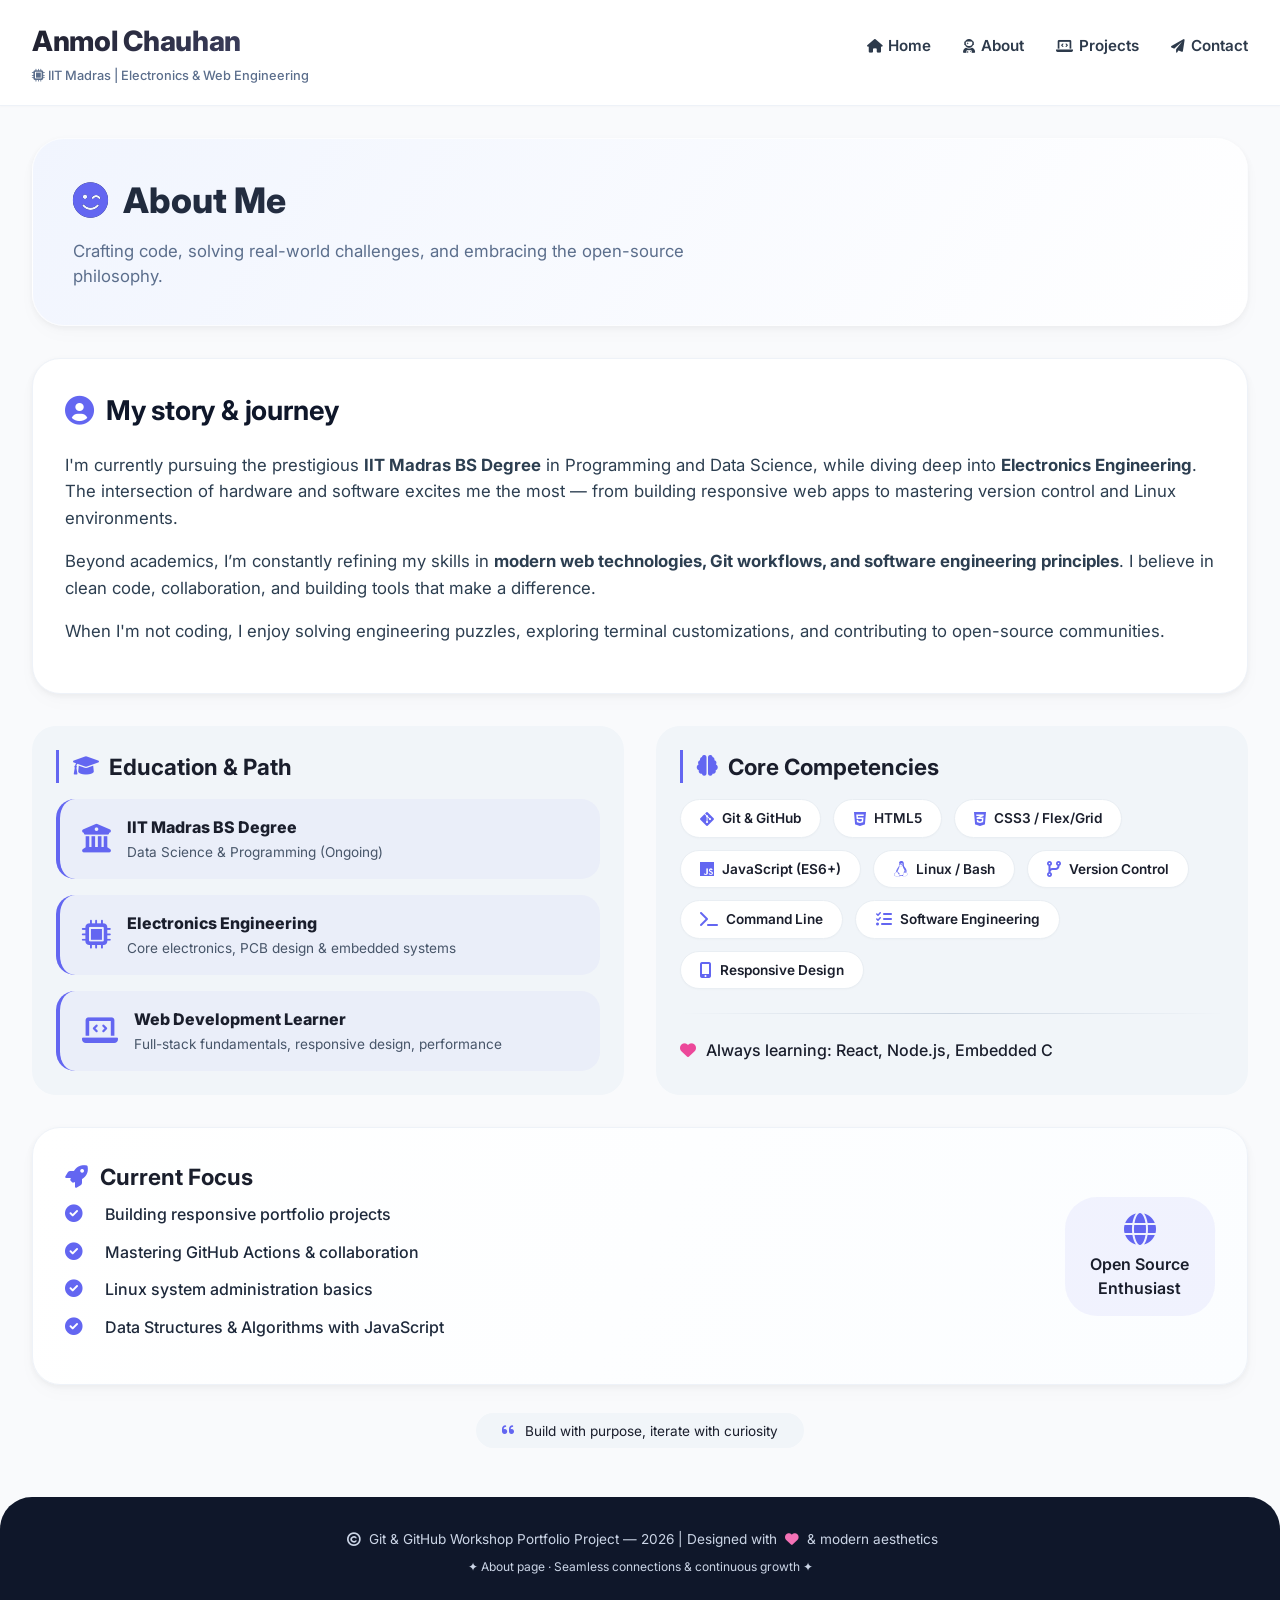
==== about.html @ d516a004 "Add homepage and styling" ====
<!DOCTYPE html>
<html lang="en">

<head>
  <meta charset="UTF-8">
  <meta name="viewport" content="width=device-width, initial-scale=1.0, viewport-fit=cover">
  <title>Anmol Chauhan | About — Developer & Engineer</title>
  <!-- Google Fonts + Font Awesome Icons -->
  <link
    href="https://fonts.googleapis.com/css2?family=Inter:opsz,wght@14..32,300;14..32,400;14..32,600;14..32,700;14..32,800&display=swap"
    rel="stylesheet">
  <link rel="stylesheet" href="https://cdnjs.cloudflare.com/ajax/libs/font-awesome/6.0.0-beta3/css/all.min.css">
  <style>
    * {
      margin: 0;
      padding: 0;
      box-sizing: border-box;
    }

    body {
      font-family: 'Inter', sans-serif;
      background: #f9fafc;
      color: #1a1e2c;
      line-height: 1.5;
      scroll-behavior: smooth;
    }

    /* modern variables (matching home page elegance) */
    :root {
      --primary: #3b3f5c;
      --accent: #6366f1;
      --accent-glow: rgba(99, 102, 241, 0.2);
      --card-bg: #ffffff;
      --soft-gray: #f1f5f9;
      --text-muted: #5b6e8c;
      --border-light: #eef2f8;
      --shadow-sm: 0 8px 20px rgba(0, 0, 0, 0.02), 0 2px 6px rgba(0, 0, 0, 0.05);
      --shadow-md: 0 20px 30px -12px rgba(0, 0, 0, 0.08);
    }

    .container {
      max-width: 1280px;
      margin: 0 auto;
      padding: 0 2rem;
    }

    /* header - glassmorphism sticky */
    header {
      background: rgba(255, 255, 255, 0.94);
      backdrop-filter: blur(8px);
      border-bottom: 1px solid var(--border-light);
      padding: 1.25rem 0;
      position: sticky;
      top: 0;
      z-index: 100;
      box-shadow: 0 1px 2px rgba(0, 0, 0, 0.02);
    }

    .header-inner {
      display: flex;
      align-items: baseline;
      justify-content: space-between;
      flex-wrap: wrap;
      gap: 1rem;
    }

    .brand h1 {
      font-size: 1.75rem;
      font-weight: 800;
      background: linear-gradient(135deg, #1e1f2c, #434669);
      background-clip: text;
      -webkit-background-clip: text;
      color: transparent;
      letter-spacing: -0.3px;
    }

    .brand p {
      font-size: 0.8rem;
      color: var(--text-muted);
      font-weight: 500;
      margin-top: 4px;
    }

    nav {
      display: flex;
      gap: 2rem;
    }

    nav a {
      text-decoration: none;
      font-weight: 600;
      font-size: 0.95rem;
      color: #2d3a4b;
      transition: 0.2s ease;
      position: relative;
      display: inline-flex;
      align-items: center;
      gap: 6px;
    }

    nav a i {
      font-size: 0.85rem;
    }

    nav a:hover {
      color: var(--accent);
    }

    nav a::after {
      content: '';
      position: absolute;
      width: 0%;
      height: 2px;
      bottom: -6px;
      left: 0;
      background: var(--accent);
      transition: 0.2s;
      border-radius: 2px;
    }

    nav a:hover::after {
      width: 100%;
    }

    /* page intro banner */
    .page-banner {
      background: linear-gradient(125deg, #f1f5fe 0%, #ffffff 100%);
      border-radius: 2rem;
      margin: 2rem 0 2rem;
      padding: 2.2rem 2.5rem;
      border: 1px solid rgba(255, 255, 255, 0.7);
      box-shadow: var(--shadow-sm);
    }

    .page-banner h2 {
      font-size: 2.2rem;
      font-weight: 800;
      background: linear-gradient(120deg, #1e293b, #3b3f5c);
      background-clip: text;
      -webkit-background-clip: text;
      color: transparent;
      margin-bottom: 0.75rem;
    }

    .page-banner p {
      font-size: 1.05rem;
      color: var(--text-muted);
      max-width: 700px;
    }

    /* glass card for content */
    .glass-card {
      background: var(--card-bg);
      border-radius: 1.75rem;
      padding: 2rem 2rem;
      margin: 2rem 0;
      box-shadow: var(--shadow-sm);
      border: 1px solid var(--border-light);
      transition: all 0.25s ease;
    }

    .glass-card:hover {
      box-shadow: var(--shadow-md);
      border-color: #e2e8f0;
    }

    .section-title {
      font-size: 1.7rem;
      font-weight: 700;
      margin-bottom: 1.25rem;
      display: flex;
      align-items: center;
      gap: 12px;
      color: #0f172a;
      letter-spacing: -0.2px;
    }

    .section-title i {
      color: var(--accent);
      font-size: 1.8rem;
    }

    .about-text {
      font-size: 1.05rem;
      color: #2c3e50;
      margin-bottom: 1rem;
      line-height: 1.6;
    }

    .two-column-layout {
      display: flex;
      flex-wrap: wrap;
      gap: 2rem;
      margin-top: 1.5rem;
    }

    .info-panel {
      flex: 1;
      background: var(--soft-gray);
      border-radius: 1.5rem;
      padding: 1.5rem;
      transition: transform 0.2s ease, box-shadow 0.2s;
    }

    .info-panel:hover {
      transform: translateY(-4px);
      box-shadow: 0 15px 30px -12px rgba(0, 0, 0, 0.1);
      background: white;
    }

    .info-panel h3 {
      font-size: 1.4rem;
      font-weight: 700;
      margin-bottom: 1rem;
      display: flex;
      align-items: center;
      gap: 10px;
      border-left: 3px solid var(--accent);
      padding-left: 14px;
    }

    .info-panel h3 i {
      color: var(--accent);
      font-size: 1.3rem;
    }

    .custom-list {
      list-style: none;
      padding: 0;
    }

    .custom-list li {
      margin-bottom: 0.85rem;
      display: flex;
      align-items: center;
      gap: 12px;
      font-weight: 500;
      color: #1e293b;
    }

    .custom-list li i {
      width: 28px;
      color: var(--accent);
      font-size: 1.1rem;
    }

    .badge-container {
      display: flex;
      flex-wrap: wrap;
      gap: 12px;
      margin-top: 0.8rem;
    }

    .skill-badge {
      background: white;
      border-radius: 40px;
      padding: 0.5rem 1.2rem;
      font-size: 0.85rem;
      font-weight: 600;
      display: inline-flex;
      align-items: center;
      gap: 8px;
      box-shadow: 0 1px 2px rgba(0, 0, 0, 0.02);
      border: 1px solid #e9eef3;
      transition: all 0.2s;
    }

    .skill-badge i {
      font-size: 1rem;
      color: var(--accent);
    }

    .skill-badge:hover {
      border-color: var(--accent);
      transform: translateY(-2px);
      background: #ffffff;
      box-shadow: 0 8px 14px -8px rgba(99, 102, 241, 0.2);
    }

    /* Education timeline / chips */
    .education-block {
      display: flex;
      flex-direction: column;
      gap: 1rem;
    }

    .edu-item {
      background: rgba(99, 102, 241, 0.05);
      border-radius: 1.2rem;
      padding: 1rem 1.4rem;
      display: flex;
      align-items: center;
      gap: 1rem;
      flex-wrap: wrap;
      border-left: 4px solid var(--accent);
    }

    .edu-icon {
      font-size: 1.8rem;
      color: var(--accent);
    }

    .edu-detail strong {
      font-weight: 800;
      display: block;
      font-size: 1rem;
    }

    hr {
      margin: 1.5rem 0;
      border: none;
      height: 1px;
      background: linear-gradient(90deg, transparent, #cbd5e1, transparent);
    }

    footer {
      margin-top: 3.5rem;
      background: #0f172a;
      color: #cbd5e6;
      padding: 2rem 2rem;
      border-radius: 2rem 2rem 0 0;
      text-align: center;
      font-size: 0.85rem;
    }

    footer p i {
      margin: 0 4px;
    }

    @media (max-width: 760px) {
      .container {
        padding: 0 1.2rem;
      }

      .header-inner {
        flex-direction: column;
        align-items: center;
        text-align: center;
      }

      nav {
        gap: 1.2rem;
        flex-wrap: wrap;
        justify-content: center;
      }

      .page-banner {
        padding: 1.5rem;
      }

      .page-banner h2 {
        font-size: 1.8rem;
      }

      .two-column-layout {
        flex-direction: column;
      }

      .section-title {
        font-size: 1.5rem;
      }
    }
  </style>
</head>

<body>

  <header>
    <div class="container header-inner">
      <div class="brand">
        <h1>Anmol Chauhan</h1>
        <p><i class="fas fa-microchip"></i> IIT Madras | Electronics & Web Engineering</p>
      </div>
      <nav>
        <a href="index.html"><i class="fas fa-home"></i> Home</a>
        <a href="about.html"><i class="fas fa-user-astronaut"></i> About</a>
        <a href="projects.html"><i class="fas fa-laptop-code"></i> Projects</a>
        <a href="contact.html"><i class="fas fa-paper-plane"></i> Contact</a>
      </nav>
    </div>
  </header>

  <main class="container">
    <!-- Banner intro -->
    <div class="page-banner">
      <h2><i class="fas fa-smile-wink" style="margin-right: 8px; color: var(--accent);"></i> About Me</h2>
      <p>Crafting code, solving real-world challenges, and embracing the open-source philosophy.</p>
    </div>

    <!-- Main about card with paragraphs & personality -->
    <div class="glass-card">
      <div class="section-title">
        <i class="fas fa-user-circle"></i>
        <span>My story & journey</span>
      </div>
      <p class="about-text">
        I'm currently pursuing the prestigious <strong>IIT Madras BS Degree</strong> in Programming and Data Science,
        while diving deep into <strong>Electronics Engineering</strong>. The intersection of hardware and software
        excites me the most — from building responsive web apps to mastering version control and Linux environments.
      </p>
      <p class="about-text">
        Beyond academics, I’m constantly refining my skills in <strong>modern web technologies, Git workflows, and
          software engineering principles</strong>. I believe in clean code, collaboration, and building tools that make
        a difference.
      </p>
      <p class="about-text">
        When I'm not coding, I enjoy solving engineering puzzles, exploring terminal customizations, and contributing to
        open-source communities.
      </p>
    </div>

    <!-- Two column layout: Education + Learning Areas (rich UI) -->
    <div class="two-column-layout">
      <!-- Education column -->
      <div class="info-panel">
        <h3><i class="fas fa-graduation-cap"></i> Education & Path</h3>
        <div class="education-block">
          <div class="edu-item">
            <i class="fas fa-university edu-icon"></i>
            <div class="edu-detail">
              <strong>IIT Madras BS Degree</strong>
              <span style="font-size: 0.85rem; color: #475569;">Data Science & Programming (Ongoing)</span>
            </div>
          </div>
          <div class="edu-item">
            <i class="fas fa-microchip edu-icon"></i>
            <div class="edu-detail">
              <strong>Electronics Engineering</strong>
              <span style="font-size: 0.85rem; color: #475569;">Core electronics, PCB design & embedded systems</span>
            </div>
          </div>
          <div class="edu-item">
            <i class="fas fa-laptop-code edu-icon"></i>
            <div class="edu-detail">
              <strong>Web Development Learner</strong>
              <span style="font-size: 0.85rem; color: #475569;">Full-stack fundamentals, responsive design,
                performance</span>
            </div>
          </div>
        </div>
      </div>

      <!-- Learning Areas with interactive badges style -->
      <div class="info-panel">
        <h3><i class="fas fa-brain"></i> Core Competencies</h3>
        <div class="badge-container">
          <div class="skill-badge"><i class="fab fa-git-alt"></i> Git & GitHub</div>
          <div class="skill-badge"><i class="fab fa-html5"></i> HTML5</div>
          <div class="skill-badge"><i class="fab fa-css3-alt"></i> CSS3 / Flex/Grid</div>
          <div class="skill-badge"><i class="fab fa-js"></i> JavaScript (ES6+)</div>
          <div class="skill-badge"><i class="fab fa-linux"></i> Linux / Bash</div>
          <div class="skill-badge"><i class="fas fa-code-branch"></i> Version Control</div>
          <div class="skill-badge"><i class="fas fa-terminal"></i> Command Line</div>
          <div class="skill-badge"><i class="fas fa-tasks"></i> Software Engineering</div>
          <div class="skill-badge"><i class="fas fa-mobile-alt"></i> Responsive Design</div>
        </div>
        <hr>
        <div style="display: flex; align-items: center; gap: 10px; margin-top: 6px;">
          <i class="fas fa-heart" style="color: #ec489a;"></i>
          <span style="font-weight: 500;">Always learning: React, Node.js, Embedded C</span>
        </div>
      </div>
    </div>

    <!-- Additional section: philosophy & tools used (enhancement) -->
    <div class="glass-card" style="background: linear-gradient(115deg, #ffffff, #fbfdff);">
      <div style="display: flex; flex-wrap: wrap; gap: 1.5rem; align-items: center; justify-content: space-between;">
        <div>
          <h3 style="font-size: 1.4rem; font-weight: 700;"><i class="fas fa-rocket"
              style="color: var(--accent); margin-right: 8px;"></i> Current Focus</h3>
          <ul class="custom-list" style="margin-top: 0.5rem;">
            <li><i class="fas fa-check-circle"></i> Building responsive portfolio projects</li>
            <li><i class="fas fa-check-circle"></i> Mastering GitHub Actions & collaboration</li>
            <li><i class="fas fa-check-circle"></i> Linux system administration basics</li>
            <li><i class="fas fa-check-circle"></i> Data Structures & Algorithms with JavaScript</li>
          </ul>
        </div>
        <div style="background: rgba(99,102,241,0.07); border-radius: 2rem; padding: 1rem 1.6rem; text-align: center;">
          <i class="fas fa-globe" style="font-size: 2rem; color: var(--accent);"></i>
          <p style="font-weight: 600; margin-top: 5px;">Open Source <br> Enthusiast</p>
        </div>
      </div>
    </div>

    <!-- Simple quote / extra vibe -->
    <div style="text-align: center; margin: 1rem 0 1.5rem 0;">
      <span
        style="background: var(--soft-gray); padding: 0.6rem 1.6rem; border-radius: 60px; font-size: 0.85rem; color: var(--primary-dark);">
        <i class="fas fa-quote-left" style="margin-right: 6px; color: var(--accent);"></i> Build with purpose, iterate
        with curiosity
      </span>
    </div>
  </main>

  <footer>
    <p><i class="far fa-copyright"></i> Git & GitHub Workshop Portfolio Project — 2026 | Designed with <i
        class="fas fa-heart" style="color: #f472b6;"></i> & modern aesthetics</p>
    <p style="margin-top: 8px; font-size: 0.75rem;">✦ About page · Seamless connections & continuous growth ✦</p>
  </footer>

  <!-- subtle hover micro-interaction for panels -->
  <script>
    // Add gentle transitions to info panels
    const panels = document.querySelectorAll('.info-panel');
    panels.forEach(panel => {
      panel.addEventListener('mouseenter', () => {
        panel.style.transition = 'transform 0.2s ease, box-shadow 0.2s';
      });
    });
    // badge smooth effect
    const badges = document.querySelectorAll('.skill-badge');
    badges.forEach(b => {
      b.addEventListener('mouseenter', function () {
        this.style.transform = 'translateY(-2px)';
      });
      b.addEventListener('mouseleave', function () {
        this.style.transform = 'translateY(0px)';
      });
    });
  </script>
</body>

</html>
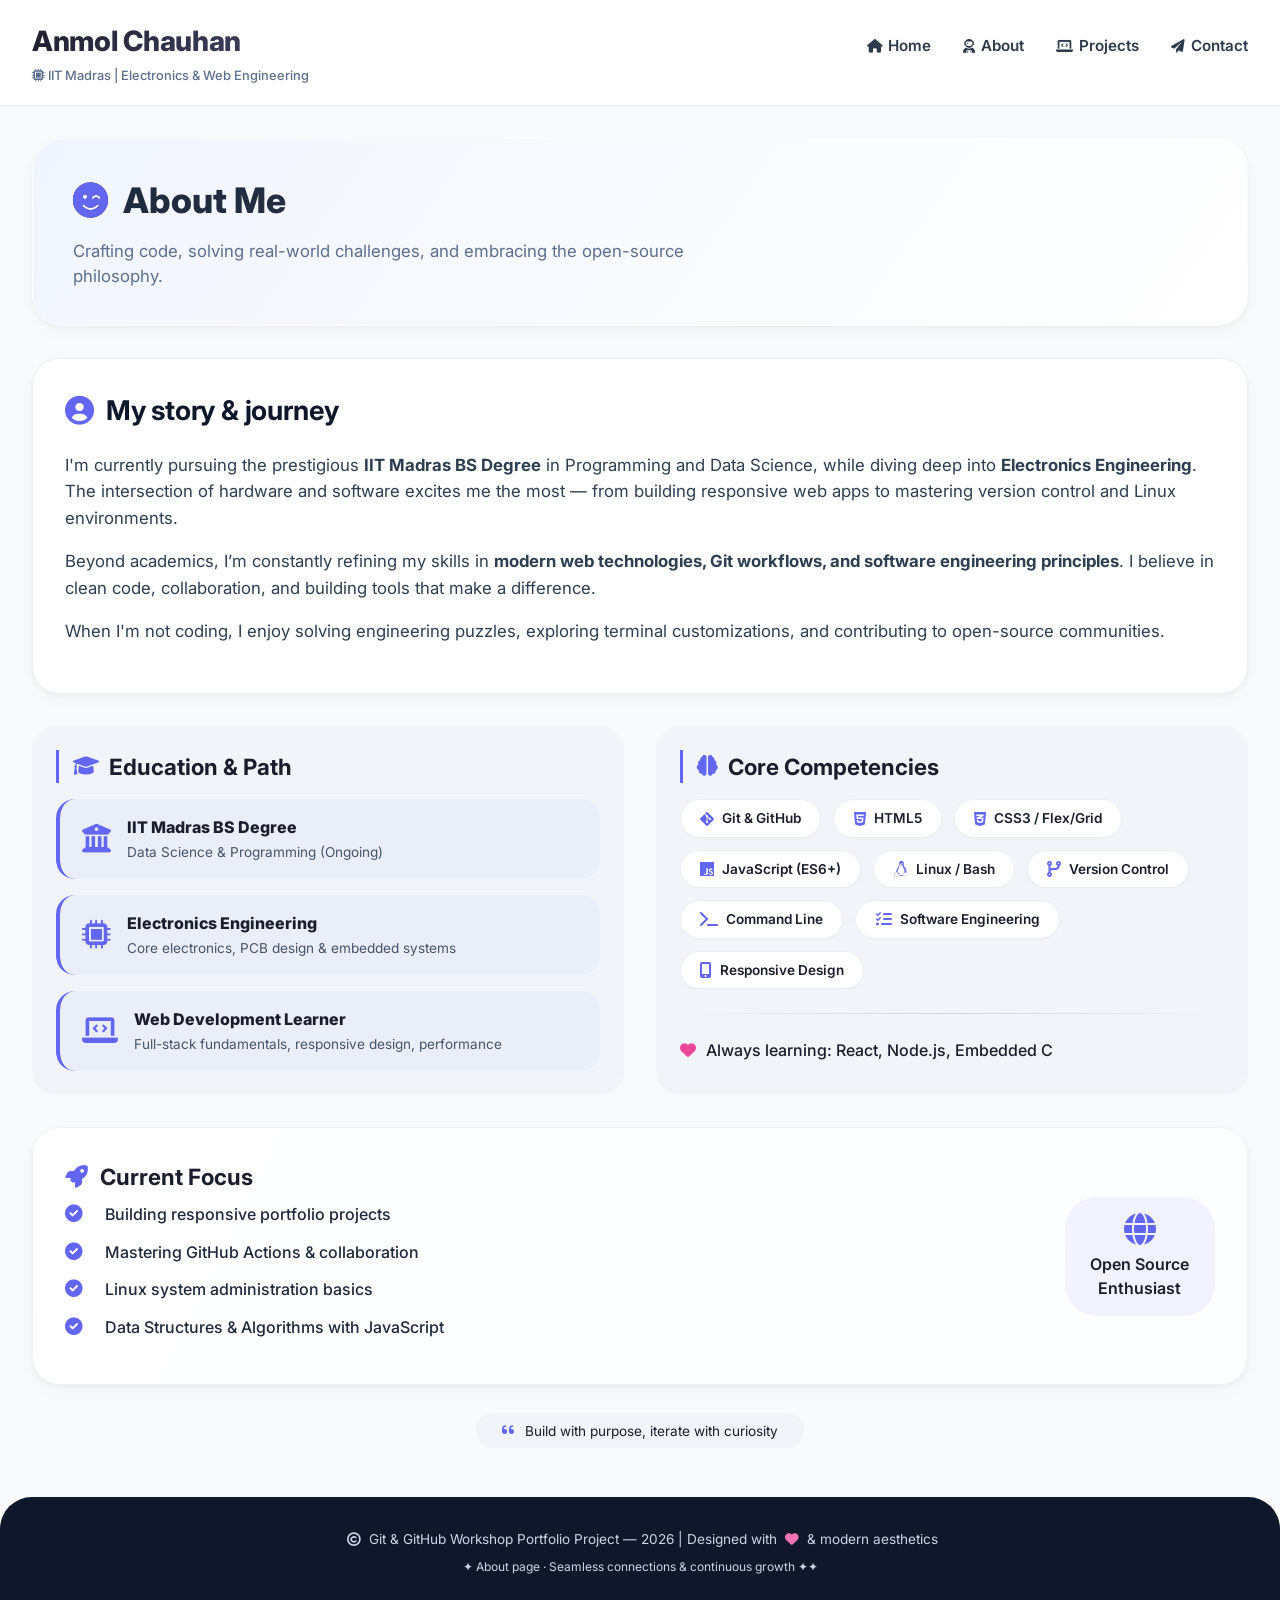
==== commit b9294563: "change" ====
--- a/about.html
+++ b/about.html
@@ -495,7 +495,7 @@
   <footer>
     <p><i class="far fa-copyright"></i> Git & GitHub Workshop Portfolio Project — 2026 | Designed with <i
         class="fas fa-heart" style="color: #f472b6;"></i> & modern aesthetics</p>
-    <p style="margin-top: 8px; font-size: 0.75rem;">✦ About page · Seamless connections & continuous growth ✦</p>
+    <p style="margin-top: 8px; font-size: 0.75rem;">✦ About page · Seamless connections & continuous growth ✦✦</p>
   </footer>
 
   <!-- subtle hover micro-interaction for panels -->
